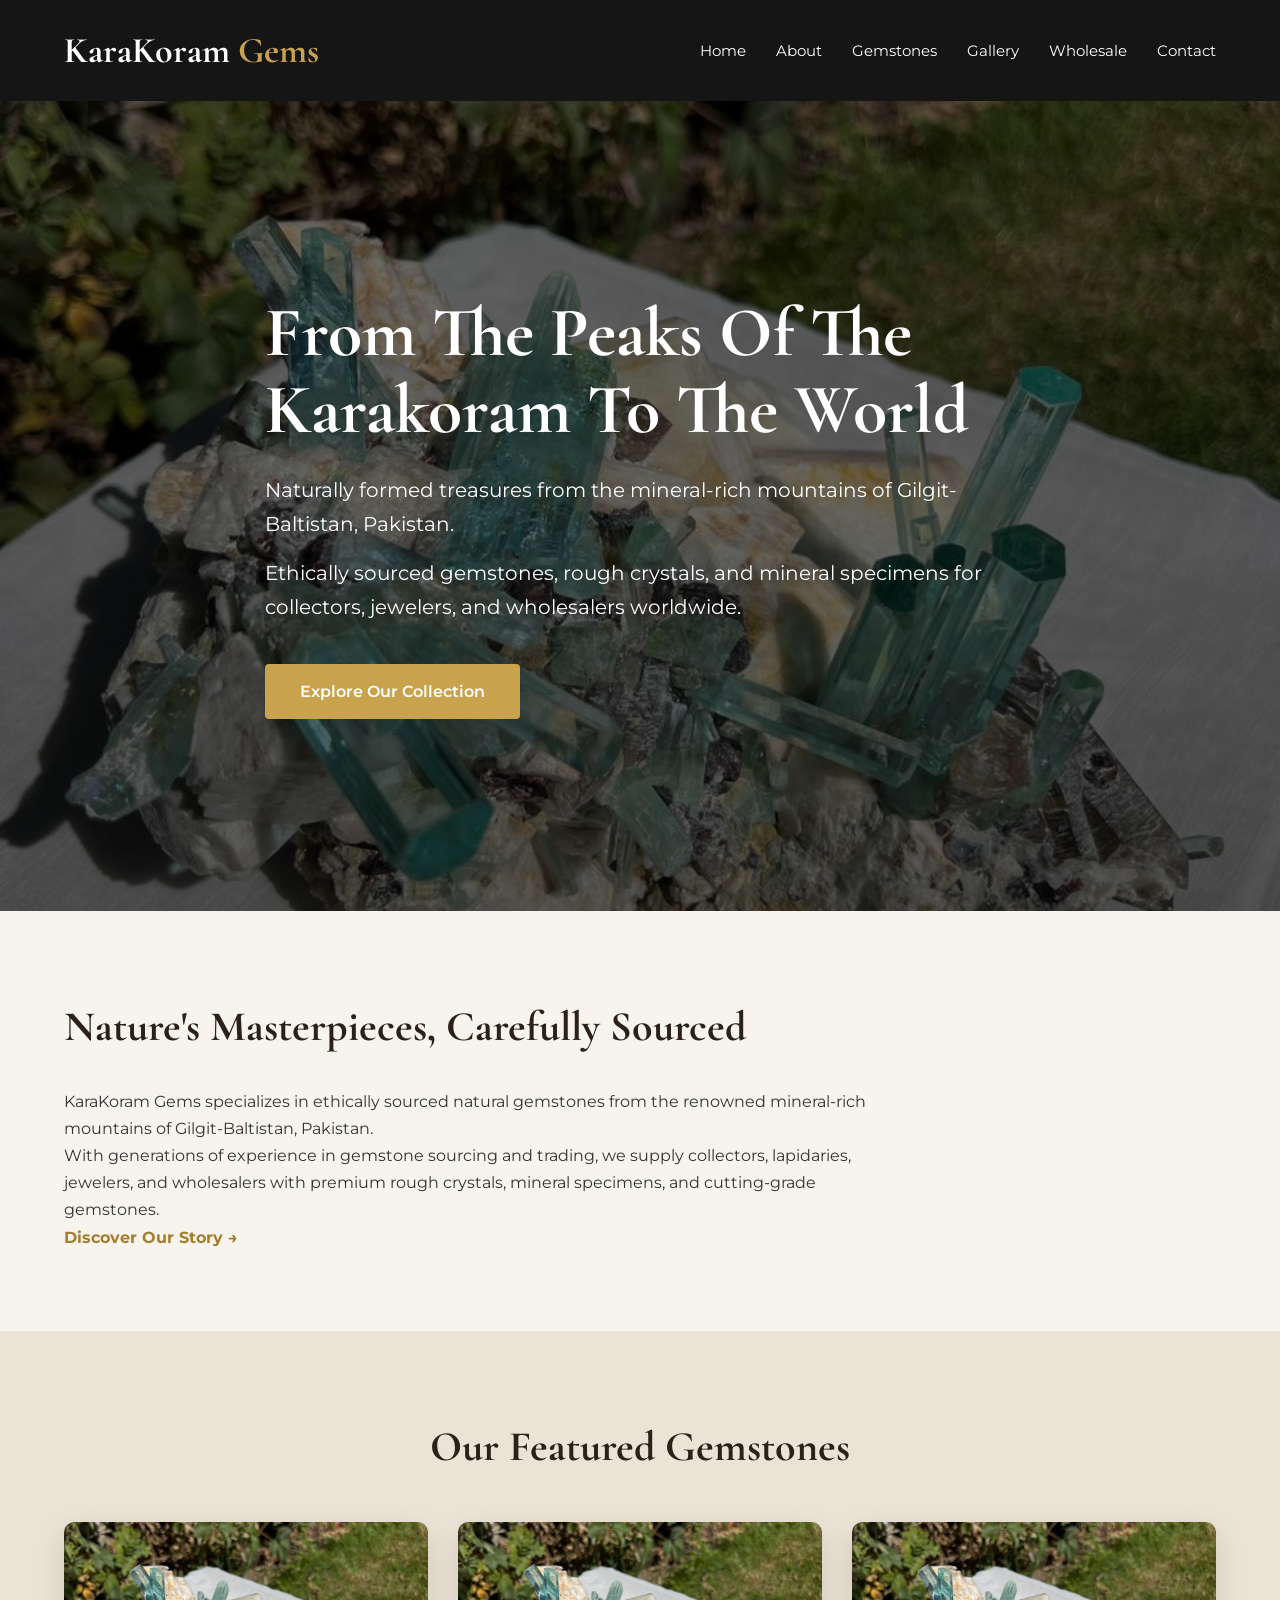
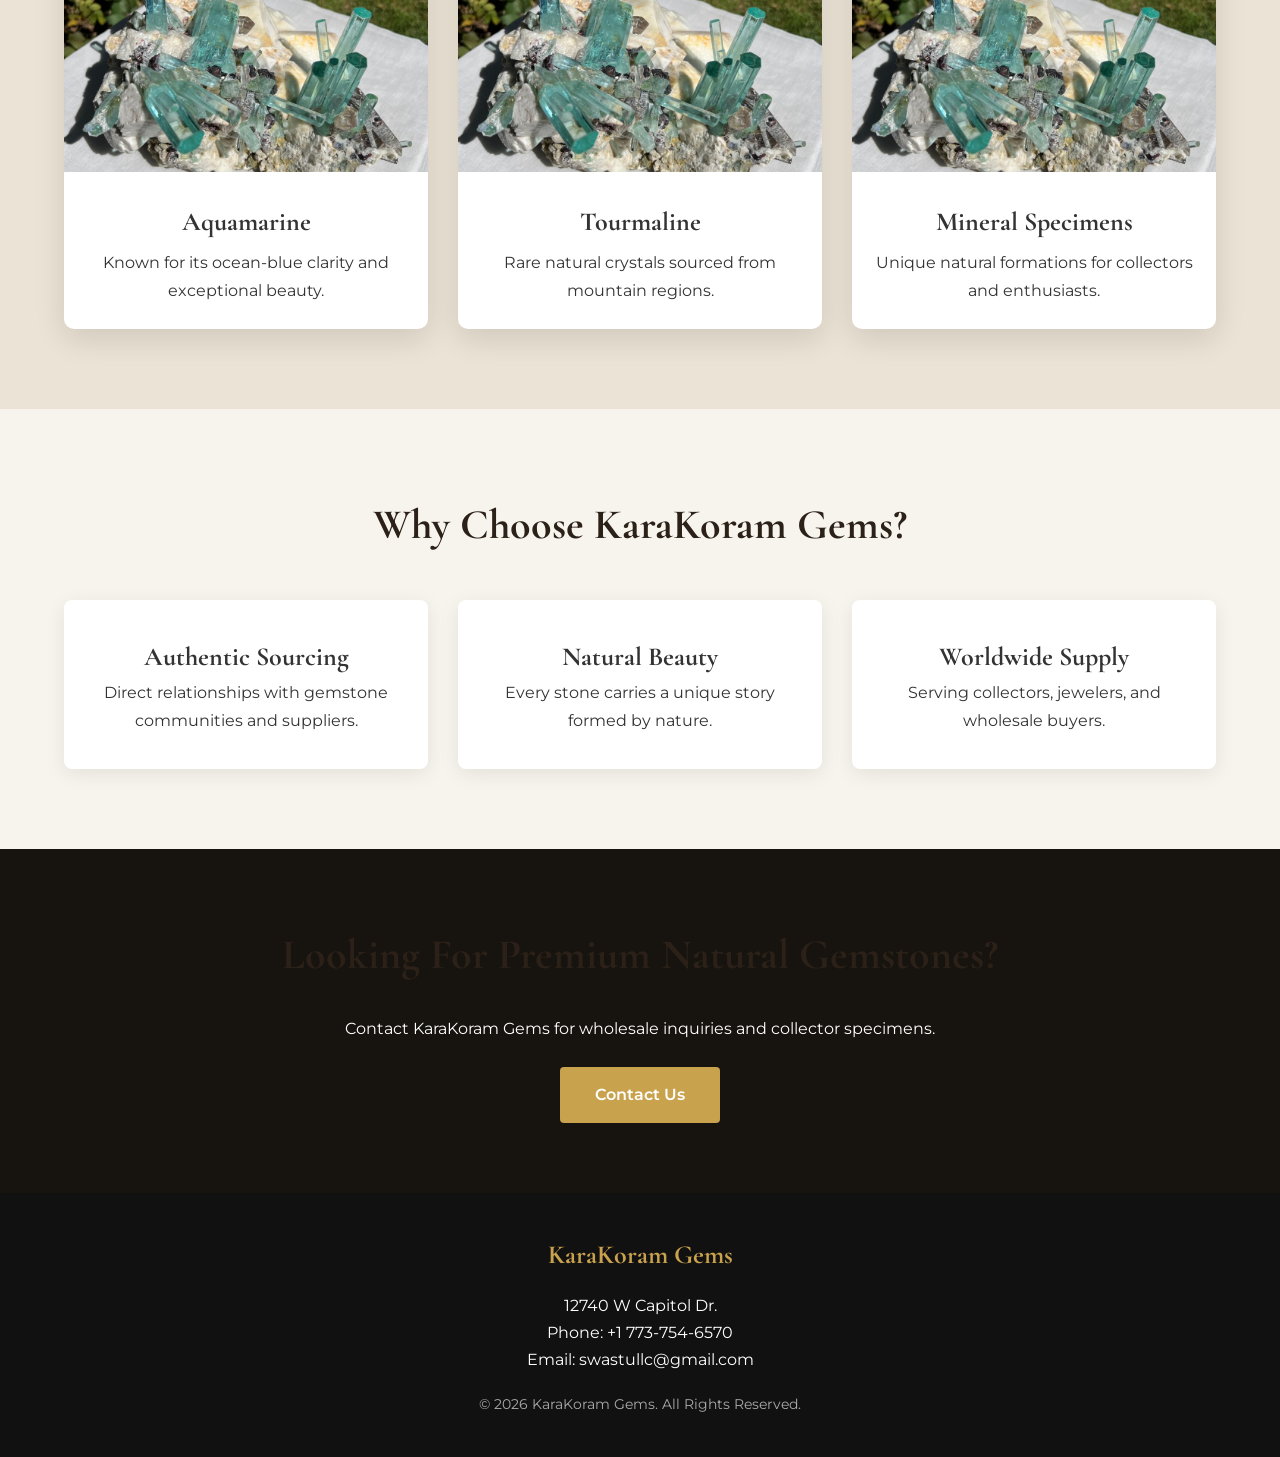
==== index.html @ 0c4fa9d6 "Fix HTML file extension" ====
<!DOCTYPE html>
<html lang="en">

<head>

<meta charset="UTF-8">
<meta name="viewport" content="width=device-width, initial-scale=1.0">

<title>KaraKoram Gems | Natural Gemstones From The Karakoram Mountains</title>

<meta name="description" content="KaraKoram Gems specializes in ethically sourced natural gemstones from Gilgit-Baltistan, Pakistan. Premium rough crystals, mineral specimens, and cutting-grade gemstones for collectors, jewelers, and wholesalers.">

<meta name="keywords" content="Karakoram Gems, Pakistani gemstones, Gilgit Baltistan gemstones, aquamarine, tourmaline, ruby, emerald, mineral specimens">

<link rel="stylesheet" href="css/style.css">

<link rel="preconnect" href="https://fonts.googleapis.com">
<link rel="preconnect" href="https://fonts.gstatic.com" crossorigin>

<link href="https://fonts.googleapis.com/css2?family=Cormorant+Garamond:wght@400;600;700&family=Montserrat:wght@300;400;500;600&display=swap" rel="stylesheet">

</head>


<body>


<!-- HEADER -->

<header>

<div class="container nav-container">

<div class="logo">
<a href="index.html">
KaraKoram <span>Gems</span>
</a>
</div>


<nav>

<ul>

<li><a href="index.html">Home</a></li>

<li><a href="about.html">About</a></li>

<li><a href="gemstones.html">Gemstones</a></li>

<li><a href="gallery.html">Gallery</a></li>

<li><a href="wholesale.html">Wholesale</a></li>

<li><a href="contact.html">Contact</a></li>

</ul>

</nav>


</div>

</header>



<!-- HERO SECTION -->


<section class="hero">


<div class="hero-overlay">


<div class="container hero-content">


<h1>
From The Peaks Of The Karakoram To The World
</h1>


<p>
Naturally formed treasures from the mineral-rich mountains of Gilgit-Baltistan, Pakistan.
</p>


<p>
Ethically sourced gemstones, rough crystals, and mineral specimens for collectors, jewelers, and wholesalers worldwide.
</p>


<a href="gemstones.html" class="btn">
Explore Our Collection
</a>


</div>


</div>


</section>





<!-- INTRO SECTION -->


<section class="intro container">


<div class="intro-text">


<h2>
Nature's Masterpieces, Carefully Sourced
</h2>


<p>

KaraKoram Gems specializes in ethically sourced natural gemstones from the renowned mineral-rich mountains of Gilgit-Baltistan, Pakistan.

</p>


<p>

With generations of experience in gemstone sourcing and trading, we supply collectors, lapidaries, jewelers, and wholesalers with premium rough crystals, mineral specimens, and cutting-grade gemstones.

</p>


<a href="about.html" class="gold-link">
Discover Our Story →
</a>


</div>



</section>






<!-- COLLECTIONS -->


<section class="collections">


<div class="container">


<h2>
Our Featured Gemstones
</h2>


<div class="cards">



<div class="card">

<img src="images/aquamarine.jpg">

<h3>Aquamarine</h3>

<p>
Known for its ocean-blue clarity and exceptional beauty.
</p>

</div>




<div class="card">

<img src="images/tourmaline.jpg">

<h3>Tourmaline</h3>

<p>
Rare natural crystals sourced from mountain regions.
</p>

</div>





<div class="card">

<img src="images/minerals.jpg">

<h3>Mineral Specimens</h3>

<p>
Unique natural formations for collectors and enthusiasts.
</p>

</div>



</div>


</div>


</section>







<!-- WHY US -->


<section class="why container">


<h2>
Why Choose KaraKoram Gems?
</h2>


<div class="features">


<div>
<h3>Authentic Sourcing</h3>
<p>
Direct relationships with gemstone communities and suppliers.
</p>
</div>



<div>
<h3>Natural Beauty</h3>
<p>
Every stone carries a unique story formed by nature.
</p>
</div>



<div>
<h3>Worldwide Supply</h3>
<p>
Serving collectors, jewelers, and wholesale buyers.
</p>
</div>



</div>


</section>






<!-- CONTACT CTA -->


<section class="contact-banner">


<h2>
Looking For Premium Natural Gemstones?
</h2>


<p>
Contact KaraKoram Gems for wholesale inquiries and collector specimens.
</p>


<a href="contact.html" class="btn">
Contact Us
</a>


</section>







<!-- FOOTER -->


<footer>


<div class="container">


<h3>
KaraKoram Gems
</h3>


<p>
12740 W Capitol Dr.
</p>


<p>
Phone: +1 773-754-6570
</p>


<p>
Email: swastullc@gmail.com
</p>


<p class="copyright">
© 2026 KaraKoram Gems. All Rights Reserved.
</p>


</div>


</footer>




<script src="js/script.js"></script>


</body>

</html>
---- css/style.css ----
/* ===========================
   KaraKoram Gems
   Premium Mountain Theme
=========================== */


/* GOOGLE FONT FALLBACK */

* {
    margin: 0;
    padding: 0;
    box-sizing: border-box;
}


body {

    font-family: 'Montserrat', Arial, sans-serif;
    background: #f7f4ee;
    color: #333;
    line-height: 1.7;

}



h1,
h2,
h3 {

    font-family: 'Cormorant Garamond', serif;
    font-weight: 700;

}



h2 {

    font-size: 42px;
    margin-bottom: 25px;
    color: #2b2118;

}



h3 {

    font-size: 26px;

}



p {

    font-size: 16px;

}



a {

    text-decoration: none;
    color: inherit;

}



.container {

    width: 90%;
    max-width: 1200px;
    margin: auto;

}



/* ===========================
HEADER
=========================== */


header {

    background: #151515;
    padding: 20px 0;
    position: sticky;
    top: 0;
    z-index: 1000;

}



.nav-container {

    display: flex;
    justify-content: space-between;
    align-items: center;

}



.logo a {

    color: #ffffff;
    font-size: 36px;
    font-family: 'Cormorant Garamond', serif;
    font-weight: bold;

}



.logo span {

    color: #c9a24d;

}




nav ul {

    display: flex;
    list-style: none;
    gap: 30px;

}



nav a {

    color: white;
    font-size: 15px;
    transition: .3s;

}



nav a:hover {

    color: #c9a24d;

}





/* ===========================
HERO
=========================== */


.hero {


height: 90vh;

background:

linear-gradient(
rgba(0,0,0,.55),
rgba(0,0,0,.65)
),

url("../images/hero-mountains.jpg");


background-size: cover;
background-position:center;

}



.hero-overlay {


height:100%;
display:flex;
align-items:center;


}



.hero-content {


color:white;
max-width:750px;


}



.hero h1 {


font-size:70px;
line-height:1.1;
margin-bottom:25px;


}



.hero p {


font-size:20px;
margin-bottom:15px;


}




.btn {


display:inline-block;
background:#c9a24d;
color:#fff;

padding:14px 35px;

margin-top:25px;

border-radius:4px;

transition:.3s;

font-weight:600;


}



.btn:hover {


background:#a47d2f;

}





/* ===========================
INTRO
=========================== */


.intro {

padding:80px 0;

}



.intro-text {

max-width:850px;

}



.gold-link {

color:#a47d2f;
font-weight:bold;

}





/* ===========================
COLLECTION CARDS
=========================== */


.collections {


background:#ebe3d5;

padding:80px 0;


text-align:center;


}



.cards {


display:grid;

grid-template-columns:repeat(auto-fit,minmax(260px,1fr));

gap:30px;

margin-top:40px;


}



.card {


background:white;

border-radius:10px;

overflow:hidden;

box-shadow:0 10px 30px rgba(0,0,0,.12);

transition:.4s;


}



.card:hover {


transform:translateY(-10px);


}




.card img {


width:100%;

height:250px;

object-fit:cover;


}



.card h3 {


padding:20px 10px 5px;


}



.card p {


padding:0 20px 25px;


}





/* ===========================
WHY US
=========================== */


.why {


padding:80px 0;

text-align:center;


}



.features {


display:grid;

grid-template-columns:repeat(auto-fit,minmax(250px,1fr));

gap:30px;

margin-top:40px;


}



.features div {


background:white;

padding:35px;

border-radius:8px;

box-shadow:0 5px 20px rgba(0,0,0,.08);


}





/* ===========================
PAGE BANNER
=========================== */


.page-banner {


height:350px;

display:flex;

align-items:center;

justify-content:center;


background:

linear-gradient(
rgba(0,0,0,.55),
rgba(0,0,0,.55)
),

url("../images/gemstone-banner.jpg");


background-size:cover;

background-position:center;


color:white;


}



.page-banner h1 {


font-size:65px;


}






/* ===========================
CONTENT
=========================== */


.content-section {


padding:80px 0;

}



.content-section p {


margin-bottom:20px;


}






/* ===========================
GALLERY
=========================== */


.gallery {


padding:80px 0;

text-align:center;


}



.gallery-grid {


display:grid;

grid-template-columns:repeat(auto-fit,minmax(250px,1fr));

gap:25px;

margin-top:40px;


}



.gallery-grid img {


width:100%;

height:280px;

object-fit:cover;

border-radius:8px;


transition:.4s;


}



.gallery-grid img:hover {


transform:scale(1.05);


}







/* ===========================
CONTACT
=========================== */


.contact-section {


padding:80px 0;

display:grid;

grid-template-columns:1fr 1fr;

gap:50px;


}




.contact-form {


display:flex;

flex-direction:column;

gap:15px;


}



.contact-form input,
.contact-form textarea {


padding:15px;

border:1px solid #ccc;

font-size:16px;

border-radius:5px;


}



.contact-form button {


border:none;

cursor:pointer;


}





/* ===========================
CONTACT BANNER
=========================== */


.contact-banner {


background:#17130f;

color:white;

padding:70px 20px;

text-align:center;


}





/* ===========================
FOOTER
=========================== */


footer {


background:#111;

color:white;

text-align:center;

padding:40px 0;


}



footer h3 {


color:#c9a24d;

margin-bottom:15px;


}



.copyright {


margin-top:20px;

font-size:14px;

color:#aaa;


}







/* ===========================
MOBILE RESPONSIVE
=========================== */


@media(max-width:768px){



.nav-container {

flex-direction:column;

}



nav ul {

flex-wrap:wrap;

justify-content:center;

margin-top:20px;

gap:15px;

}



.hero {


height:75vh;


}



.hero h1 {


font-size:45px;


}



.hero p {


font-size:16px;


}



.page-banner h1 {


font-size:45px;


}



.contact-section {


grid-template-columns:1fr;


}



h2 {


font-size:35px;


}



}
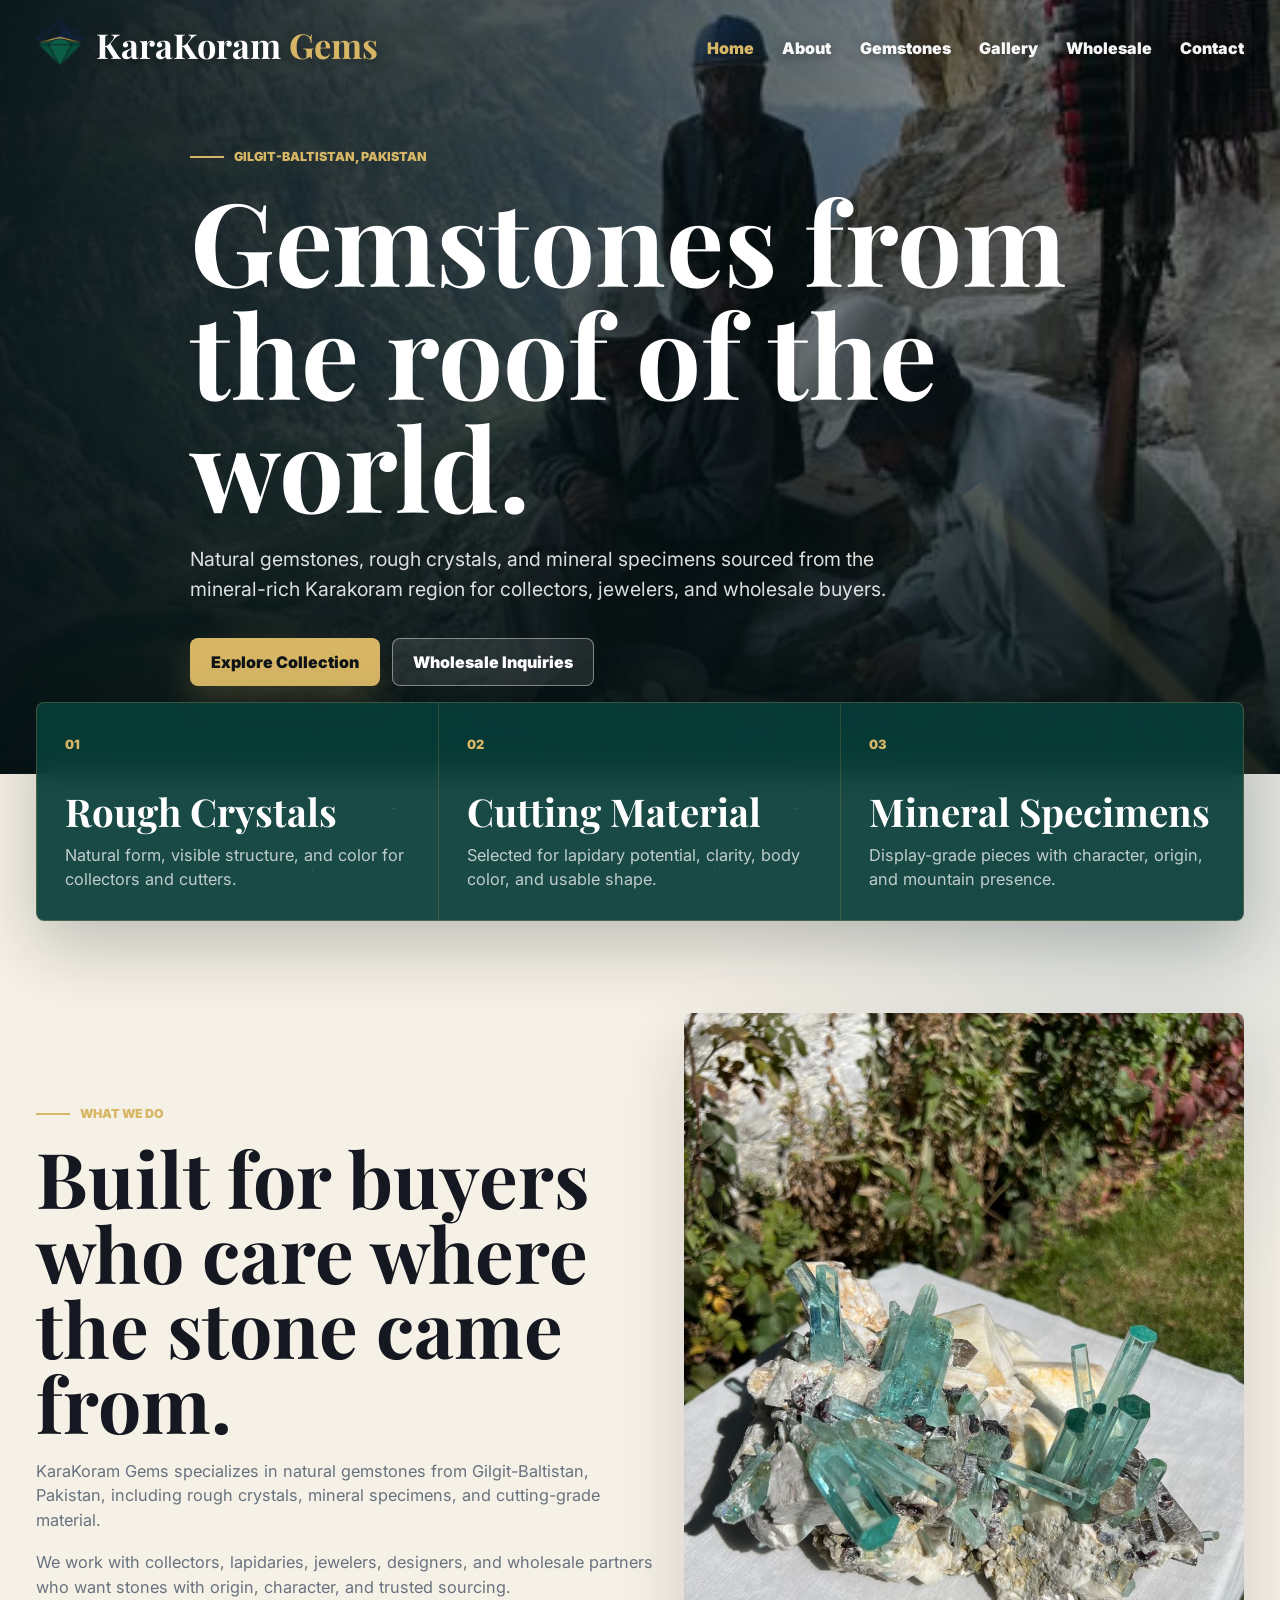
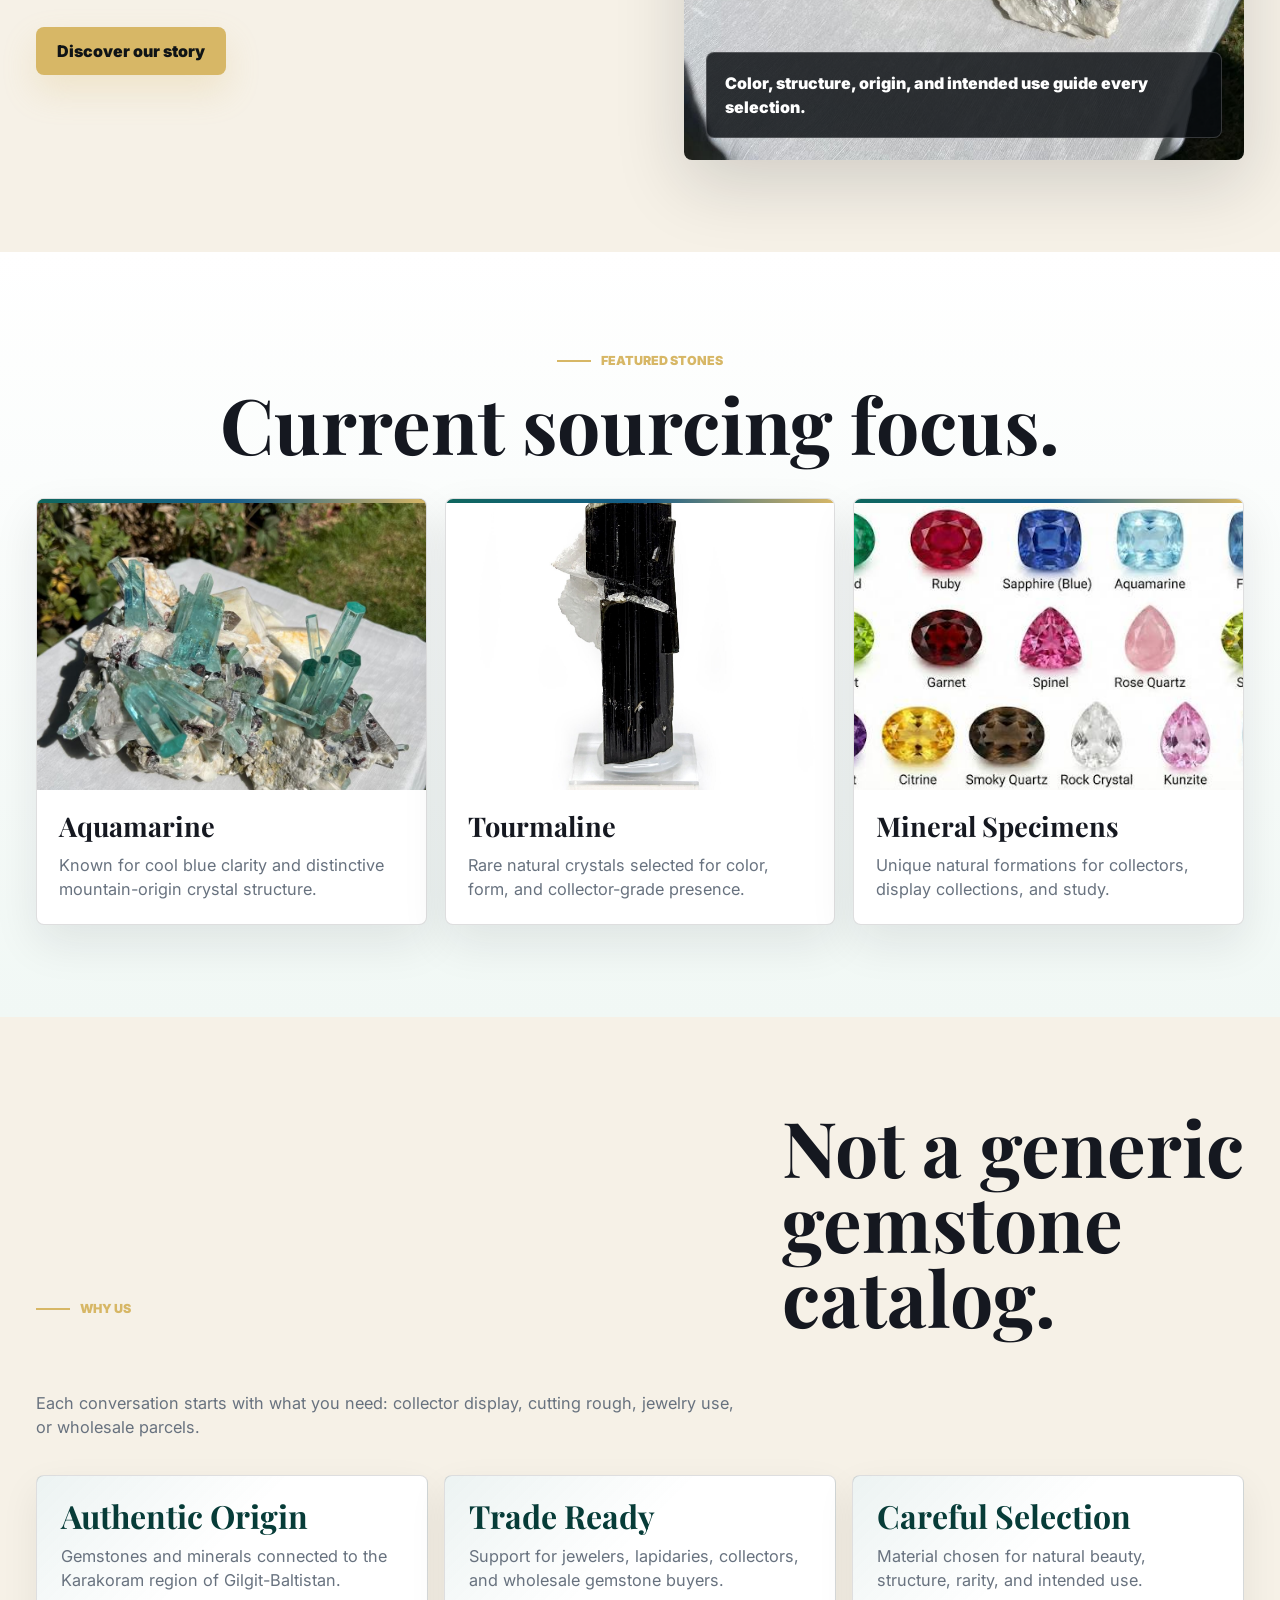
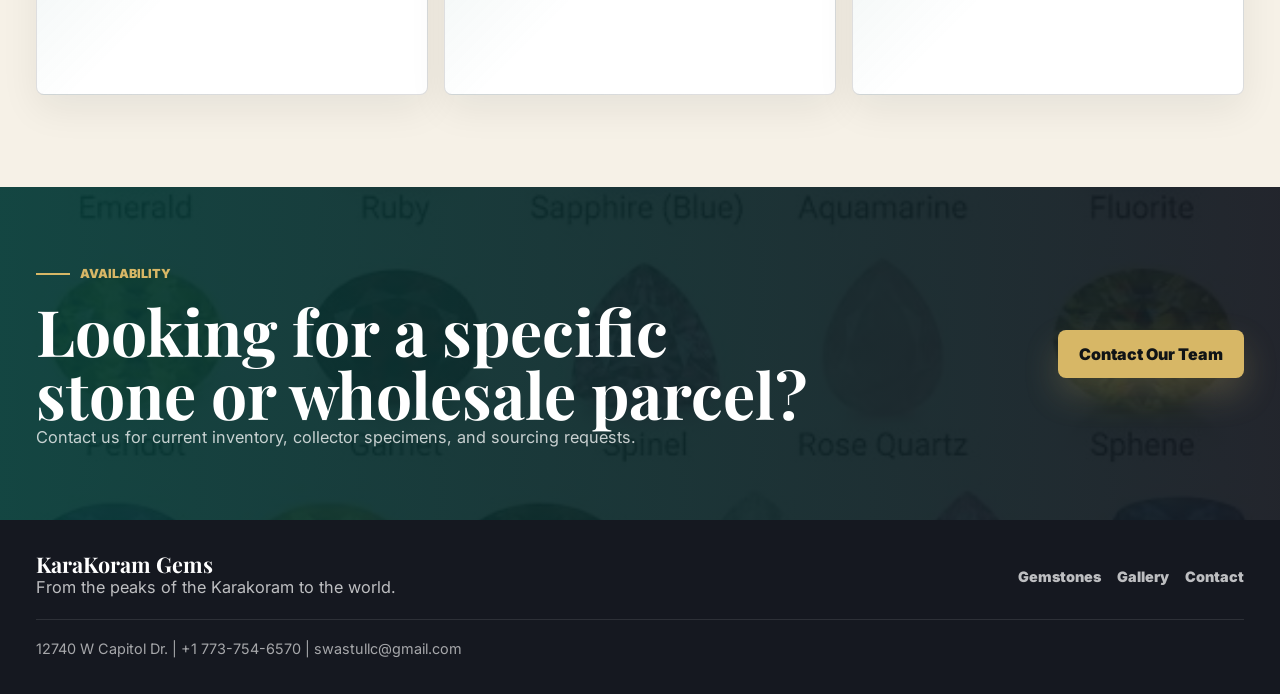
==== commit 3b249781: "v2" ====
--- a/index.html
+++ b/index.html
@@ -2,359 +2,181 @@
 <html lang="en">
 
 <head>
-
 <meta charset="UTF-8">
 <meta name="viewport" content="width=device-width, initial-scale=1.0">
-
 <title>KaraKoram Gems | Natural Gemstones From The Karakoram Mountains</title>
-
 <meta name="description" content="KaraKoram Gems specializes in ethically sourced natural gemstones from Gilgit-Baltistan, Pakistan. Premium rough crystals, mineral specimens, and cutting-grade gemstones for collectors, jewelers, and wholesalers.">
-
 <meta name="keywords" content="Karakoram Gems, Pakistani gemstones, Gilgit Baltistan gemstones, aquamarine, tourmaline, ruby, emerald, mineral specimens">
-
-<link rel="stylesheet" href="css/style.css">
-
 <link rel="preconnect" href="https://fonts.googleapis.com">
 <link rel="preconnect" href="https://fonts.gstatic.com" crossorigin>
-
-<link href="https://fonts.googleapis.com/css2?family=Cormorant+Garamond:wght@400;600;700&family=Montserrat:wght@300;400;500;600&display=swap" rel="stylesheet">
-
+<link href="https://fonts.googleapis.com/css2?family=Inter:wght@400;500;600;700;800;900&family=Playfair+Display:wght@600;700;800&display=swap" rel="stylesheet">
+<link rel="icon" href="favicon.svg" type="image/svg+xml">
+<link rel="stylesheet" href="css/style.css">
 </head>
 
-
 <body>
-
-
-<!-- HEADER -->
-
 <header>
-
-<div class="container nav-container">
-
-<div class="logo">
-<a href="index.html">
-KaraKoram <span>Gems</span>
-</a>
-</div>
-
-
-<nav>
-
-<ul>
-
-<li><a href="index.html">Home</a></li>
-
-<li><a href="about.html">About</a></li>
-
-<li><a href="gemstones.html">Gemstones</a></li>
-
-<li><a href="gallery.html">Gallery</a></li>
-
-<li><a href="wholesale.html">Wholesale</a></li>
-
-<li><a href="contact.html">Contact</a></li>
-
-</ul>
-
-</nav>
-
-
-</div>
-
+    <div class="container nav-container">
+        <div class="logo">
+            <a href="index.html">
+                <img class="brand-mark" src="images/logo/logo.png" alt="">
+                <span>KaraKoram <strong>Gems</strong></span>
+            </a>
+        </div>
+        <button class="nav-toggle" type="button" aria-label="Open navigation" aria-expanded="false">
+            <span></span>
+        </button>
+        <nav aria-label="Primary navigation">
+            <ul>
+                <li><a href="index.html" aria-current="page">Home</a></li>
+                <li><a href="about.html">About</a></li>
+                <li><a href="gemstones.html">Gemstones</a></li>
+                <li><a href="gallery.html">Gallery</a></li>
+                <li><a href="wholesale.html">Wholesale</a></li>
+                <li><a href="contact.html">Contact</a></li>
+            </ul>
+        </nav>
+    </div>
 </header>
 
+<main>
+    <section class="hero">
+        <div class="container hero-content">
+            <span class="eyebrow">Gilgit-Baltistan, Pakistan</span>
+            <h1>Gemstones from the roof of the world.</h1>
+            <p>
+                Natural gemstones, rough crystals, and mineral specimens sourced from the mineral-rich Karakoram region for collectors, jewelers, and wholesale buyers.
+            </p>
+            <div class="hero-actions">
+                <a href="gemstones.html" class="btn">Explore Collection</a>
+                <a href="wholesale.html" class="btn secondary">Wholesale Inquiries</a>
+            </div>
+        </div>
+    </section>
 
+    <section class="gem-index" aria-label="Gemstone sourcing focus">
+        <div class="container gem-index-grid">
+            <article>
+                <span>01</span>
+                <h2>Rough Crystals</h2>
+                <p>Natural form, visible structure, and color for collectors and cutters.</p>
+            </article>
+            <article>
+                <span>02</span>
+                <h2>Cutting Material</h2>
+                <p>Selected for lapidary potential, clarity, body color, and usable shape.</p>
+            </article>
+            <article>
+                <span>03</span>
+                <h2>Mineral Specimens</h2>
+                <p>Display-grade pieces with character, origin, and mountain presence.</p>
+            </article>
+        </div>
+    </section>
 
-<!-- HERO SECTION -->
+    <section class="section">
+        <div class="container intro-grid">
+            <div class="intro-copy">
+                <span class="eyebrow">What We Do</span>
+                <h2>Built for buyers who care where the stone came from.</h2>
+                <p>
+                    KaraKoram Gems specializes in natural gemstones from Gilgit-Baltistan, Pakistan, including rough crystals, mineral specimens, and cutting-grade material.
+                </p>
+                <p>
+                    We work with collectors, lapidaries, jewelers, designers, and wholesale partners who want stones with origin, character, and trusted sourcing.
+                </p>
+                <a href="about.html" class="gold-link">Discover our story</a>
+            </div>
+            <div class="image-stack">
+                <img class="feature-image" src="images/aquamarine.jpg" alt="Blue aquamarine crystal specimen">
+                <div class="image-note">Color, structure, origin, and intended use guide every selection.</div>
+            </div>
+        </div>
+    </section>
 
+    <section class="section collections">
+        <div class="container">
+            <div class="section-header center">
+                <span class="eyebrow">Featured Stones</span>
+                <h2>Current sourcing focus.</h2>
+            </div>
+            <div class="cards">
+                <article class="card">
+                    <img src="images/aquamarine.jpg" alt="Aquamarine gemstone crystal">
+                    <div class="card-body">
+                        <h3>Aquamarine</h3>
+                        <p>Known for cool blue clarity and distinctive mountain-origin crystal structure.</p>
+                    </div>
+                </article>
+                <article class="card">
+                    <img src="images/tourmaline.jpg" alt="Tourmaline crystal specimen">
+                    <div class="card-body">
+                        <h3>Tourmaline</h3>
+                        <p>Rare natural crystals selected for color, form, and collector-grade presence.</p>
+                    </div>
+                </article>
+                <article class="card">
+                    <img src="images/minerals.jpg" alt="Natural mineral specimen collection">
+                    <div class="card-body">
+                        <h3>Mineral Specimens</h3>
+                        <p>Unique natural formations for collectors, display collections, and study.</p>
+                    </div>
+                </article>
+            </div>
+        </div>
+    </section>
 
-<section class="hero">
+    <section class="section">
+        <div class="container">
+            <div class="section-header">
+                <span class="eyebrow">Why Us</span>
+                <h2>Not a generic gemstone catalog.</h2>
+                <p>Each conversation starts with what you need: collector display, cutting rough, jewelry use, or wholesale parcels.</p>
+            </div>
+            <div class="features">
+                <div>
+                    <h3>Authentic Origin</h3>
+                    <p>Gemstones and minerals connected to the Karakoram region of Gilgit-Baltistan.</p>
+                </div>
+                <div>
+                    <h3>Trade Ready</h3>
+                    <p>Support for jewelers, lapidaries, collectors, and wholesale gemstone buyers.</p>
+                </div>
+                <div>
+                    <h3>Careful Selection</h3>
+                    <p>Material chosen for natural beauty, structure, rarity, and intended use.</p>
+                </div>
+            </div>
+        </div>
+    </section>
 
-
-<div class="hero-overlay">
-
-
-<div class="container hero-content">
-
-
-<h1>
-From The Peaks Of The Karakoram To The World
-</h1>
-
-
-<p>
-Naturally formed treasures from the mineral-rich mountains of Gilgit-Baltistan, Pakistan.
-</p>
-
-
-<p>
-Ethically sourced gemstones, rough crystals, and mineral specimens for collectors, jewelers, and wholesalers worldwide.
-</p>
-
-
-<a href="gemstones.html" class="btn">
-Explore Our Collection
-</a>
-
-
-</div>
-
-
-</div>
-
-
-</section>
-
-
-
-
-
-<!-- INTRO SECTION -->
-
-
-<section class="intro container">
-
-
-<div class="intro-text">
-
-
-<h2>
-Nature's Masterpieces, Carefully Sourced
-</h2>
-
-
-<p>
-
-KaraKoram Gems specializes in ethically sourced natural gemstones from the renowned mineral-rich mountains of Gilgit-Baltistan, Pakistan.
-
-</p>
-
-
-<p>
-
-With generations of experience in gemstone sourcing and trading, we supply collectors, lapidaries, jewelers, and wholesalers with premium rough crystals, mineral specimens, and cutting-grade gemstones.
-
-</p>
-
-
-<a href="about.html" class="gold-link">
-Discover Our Story →
-</a>
-
-
-</div>
-
-
-
-</section>
-
-
-
-
-
-
-<!-- COLLECTIONS -->
-
-
-<section class="collections">
-
-
-<div class="container">
-
-
-<h2>
-Our Featured Gemstones
-</h2>
-
-
-<div class="cards">
-
-
-
-<div class="card">
-
-<img src="images/aquamarine.jpg">
-
-<h3>Aquamarine</h3>
-
-<p>
-Known for its ocean-blue clarity and exceptional beauty.
-</p>
-
-</div>
-
-
-
-
-<div class="card">
-
-<img src="images/tourmaline.jpg">
-
-<h3>Tourmaline</h3>
-
-<p>
-Rare natural crystals sourced from mountain regions.
-</p>
-
-</div>
-
-
-
-
-
-<div class="card">
-
-<img src="images/minerals.jpg">
-
-<h3>Mineral Specimens</h3>
-
-<p>
-Unique natural formations for collectors and enthusiasts.
-</p>
-
-</div>
-
-
-
-</div>
-
-
-</div>
-
-
-</section>
-
-
-
-
-
-
-
-<!-- WHY US -->
-
-
-<section class="why container">
-
-
-<h2>
-Why Choose KaraKoram Gems?
-</h2>
-
-
-<div class="features">
-
-
-<div>
-<h3>Authentic Sourcing</h3>
-<p>
-Direct relationships with gemstone communities and suppliers.
-</p>
-</div>
-
-
-
-<div>
-<h3>Natural Beauty</h3>
-<p>
-Every stone carries a unique story formed by nature.
-</p>
-</div>
-
-
-
-<div>
-<h3>Worldwide Supply</h3>
-<p>
-Serving collectors, jewelers, and wholesale buyers.
-</p>
-</div>
-
-
-
-</div>
-
-
-</section>
-
-
-
-
-
-
-<!-- CONTACT CTA -->
-
-
-<section class="contact-banner">
-
-
-<h2>
-Looking For Premium Natural Gemstones?
-</h2>
-
-
-<p>
-Contact KaraKoram Gems for wholesale inquiries and collector specimens.
-</p>
-
-
-<a href="contact.html" class="btn">
-Contact Us
-</a>
-
-
-</section>
-
-
-
-
-
-
-
-<!-- FOOTER -->
-
+    <section class="contact-banner">
+        <div class="container">
+            <div>
+                <span class="eyebrow">Availability</span>
+                <h2>Looking for a specific stone or wholesale parcel?</h2>
+                <p>Contact us for current inventory, collector specimens, and sourcing requests.</p>
+            </div>
+            <a href="contact.html" class="btn">Contact Our Team</a>
+        </div>
+    </section>
+</main>
 
 <footer>
-
-
-<div class="container">
-
-
-<h3>
-KaraKoram Gems
-</h3>
-
-
-<p>
-12740 W Capitol Dr.
-</p>
-
-
-<p>
-Phone: +1 773-754-6570
-</p>
-
-
-<p>
-Email: swastullc@gmail.com
-</p>
-
-
-<p class="copyright">
-© 2026 KaraKoram Gems. All Rights Reserved.
-</p>
-
-
-</div>
-
-
+    <div class="container footer-grid">
+        <div>
+            <h3>KaraKoram Gems</h3>
+            <p>From the peaks of the Karakoram to the world.</p>
+        </div>
+        <div class="footer-links">
+            <a href="gemstones.html">Gemstones</a>
+            <a href="gallery.html">Gallery</a>
+            <a href="contact.html">Contact</a>
+        </div>
+    </div>
+    <div class="container copyright">12740 W Capitol Dr. | +1 773-754-6570 | swastullc@gmail.com</div>
 </footer>
 
-
-
-
 <script src="js/script.js"></script>
-
-
 </body>
-
-</html>+</html>
--- a/css/style.css
+++ b/css/style.css
@@ -1,828 +1,948 @@
-/* ===========================
-   KaraKoram Gems
-   Premium Mountain Theme
-=========================== */
-
-
-/* GOOGLE FONT FALLBACK */
+:root {
+    --ink: #151820;
+    --obsidian: #090d10;
+    --emerald: #0f675e;
+    --deep-emerald: #073c38;
+    --sapphire: #155d8a;
+    --ruby: #a73445;
+    --amber: #d7b766;
+    --cream: #f6f1e7;
+    --mist: #eef7f4;
+    --paper: #ffffff;
+    --muted: #68727f;
+    --line: rgba(21, 24, 32, .14);
+    --shadow: 0 24px 70px rgba(21, 24, 32, .16);
+    --radius: 8px;
+}
 
 * {
+    box-sizing: border-box;
     margin: 0;
     padding: 0;
-    box-sizing: border-box;
-}
-
+}
+
+html {
+    scroll-behavior: smooth;
+}
 
 body {
-
-    font-family: 'Montserrat', Arial, sans-serif;
-    background: #f7f4ee;
-    color: #333;
-    line-height: 1.7;
-
-}
-
-
+    min-width: 320px;
+    overflow-x: hidden;
+    background:
+        radial-gradient(circle at 14% 8%, rgba(15, 103, 94, .11), transparent 26rem),
+        radial-gradient(circle at 90% 22%, rgba(21, 93, 138, .12), transparent 28rem),
+        var(--cream);
+    color: var(--ink);
+    font-family: Inter, Arial, sans-serif;
+    line-height: 1.5;
+}
+
+body.nav-open {
+    overflow: hidden;
+}
+
+img {
+    display: block;
+    max-width: 100%;
+}
+
+a {
+    color: inherit;
+    text-decoration: none;
+}
+
+button,
+input,
+textarea {
+    font: inherit;
+}
 
 h1,
 h2,
 h3 {
-
-    font-family: 'Cormorant Garamond', serif;
+    margin: 0;
+    color: var(--ink);
+    font-family: "Playfair Display", Georgia, serif;
     font-weight: 700;
-
-}
-
-
-
-h2 {
-
-    font-size: 42px;
-    margin-bottom: 25px;
-    color: #2b2118;
-
-}
-
-
-
-h3 {
-
-    font-size: 26px;
-
-}
-
-
+    letter-spacing: 0;
+    line-height: .98;
+    overflow-wrap: break-word;
+}
 
 p {
-
-    font-size: 16px;
-
-}
-
-
-
-a {
-
-    text-decoration: none;
-    color: inherit;
-
-}
-
-
+    color: var(--muted);
+    font-size: 1.02rem;
+}
 
 .container {
-
-    width: 90%;
-    max-width: 1200px;
-    margin: auto;
-
-}
-
-
-
-/* ===========================
-HEADER
-=========================== */
-
+    width: min(1440px, calc(100% - 72px));
+    margin: 0 auto;
+}
 
 header {
-
-    background: #151515;
-    padding: 20px 0;
-    position: sticky;
+    position: fixed;
+    inset: 0 0 auto;
+    z-index: 20;
+    border-bottom: 1px solid transparent;
+    background: transparent;
+    color: var(--paper);
+    transition: background 220ms ease, border-color 220ms ease, box-shadow 220ms ease, backdrop-filter 220ms ease;
+}
+
+header.scrolled,
+header.menu-active {
+    border-bottom-color: rgba(255, 255, 255, .14);
+    background: rgba(9, 13, 16, .84);
+    box-shadow: 0 18px 50px rgba(0, 0, 0, .22);
+    backdrop-filter: blur(14px);
+}
+
+.nav-container {
+    display: flex;
+    align-items: center;
+    justify-content: space-between;
+    min-height: 96px;
+    gap: 48px;
+    padding: 12px 0;
+}
+
+.logo a {
+    display: inline-flex;
+    align-items: center;
+    gap: 12px;
+    color: var(--paper);
+    font-family: "Playfair Display", Georgia, serif;
+    font-size: clamp(1.55rem, 3vw, 2.15rem);
+    font-weight: 700;
+    line-height: 1;
+    text-shadow: 0 2px 16px rgba(0, 0, 0, .36);
+    white-space: nowrap;
+}
+
+.brand-mark {
+    width: 48px;
+    height: 48px;
+    object-fit: contain;
+    filter: drop-shadow(0 10px 22px rgba(0, 0, 0, .38));
+    transform: scale(2.05);
+    transform-origin: center;
+}
+
+.logo strong {
+    color: var(--amber);
+    font: inherit;
+}
+
+nav ul {
+    display: flex;
+    align-items: center;
+    justify-content: flex-end;
+    gap: clamp(18px, 2.2vw, 34px);
+    list-style: none;
+}
+
+nav a {
+    color: rgba(255, 255, 255, .96);
+    font-size: 1rem;
+    font-weight: 900;
+    text-shadow: 0 2px 12px rgba(0, 0, 0, .42);
+    white-space: nowrap;
+    transition: color 180ms ease;
+}
+
+nav a:hover,
+nav a[aria-current="page"] {
+    color: var(--amber);
+}
+
+nav a[aria-current="page"]::after {
+    display: none;
+}
+
+.nav-toggle {
+    display: none;
+    width: 44px;
+    height: 44px;
+    place-items: center;
+    flex: 0 0 auto;
+    border: 1px solid rgba(255, 255, 255, .26);
+    border-radius: var(--radius);
+    background: rgba(255, 255, 255, .11);
+    color: var(--paper);
+    cursor: pointer;
+}
+
+.nav-toggle span,
+.nav-toggle span::before,
+.nav-toggle span::after {
+    display: block;
+    width: 18px;
+    height: 2px;
+    border-radius: 999px;
+    background: currentColor;
+    content: "";
+}
+
+.nav-toggle span {
+    position: relative;
+}
+
+.nav-toggle span::before {
+    position: absolute;
+    top: -6px;
+}
+
+.nav-toggle span::after {
+    position: absolute;
+    top: 6px;
+}
+
+body.nav-open .nav-toggle span {
+    background: transparent;
+}
+
+body.nav-open .nav-toggle span::before {
     top: 0;
-    z-index: 1000;
-
-}
-
-
-
-.nav-container {
-
+    transform: rotate(45deg);
+}
+
+body.nav-open .nav-toggle span::after {
+    top: 0;
+    transform: rotate(-45deg);
+}
+
+.btn,
+.gold-link {
+    display: inline-flex;
+    align-items: center;
+    justify-content: center;
+    min-height: 48px;
+    padding: 0 20px;
+    border: 1px solid transparent;
+    border-radius: var(--radius);
+    background: var(--amber);
+    color: #101416;
+    box-shadow: 0 16px 34px rgba(215, 183, 102, .22);
+    font-weight: 900;
+    line-height: 1;
+    text-align: center;
+    transition: transform 180ms ease, box-shadow 180ms ease, background 180ms ease, border-color 180ms ease;
+}
+
+.btn:hover,
+.gold-link:hover {
+    background: #e5c879;
+    transform: translateY(-1px);
+}
+
+.btn.secondary {
+    border-color: rgba(255, 255, 255, .44);
+    background: rgba(255, 255, 255, .1);
+    color: var(--paper);
+    box-shadow: none;
+}
+
+.btn.secondary:hover {
+    border-color: rgba(255, 255, 255, .72);
+    background: rgba(255, 255, 255, .18);
+}
+
+.eyebrow {
+    display: inline-flex;
+    align-items: center;
+    gap: 10px;
+    margin: 0 0 16px;
+    color: var(--amber);
+    font-size: .78rem;
+    font-weight: 900;
+    letter-spacing: 0;
+    text-transform: uppercase;
+}
+
+.eyebrow::before {
+    width: 34px;
+    height: 2px;
+    background: currentColor;
+    content: "";
+}
+
+.hero {
+    position: relative;
+    min-height: 86vh;
+    display: grid;
+    align-items: end;
+    padding: 132px 0 88px;
+    overflow: hidden;
+    background:
+        linear-gradient(90deg, rgba(5, 18, 20, .93), rgba(5, 18, 20, .66) 48%, rgba(5, 18, 20, .28)),
+        linear-gradient(0deg, rgba(5, 18, 20, .9), rgba(5, 18, 20, .04) 52%),
+        url("../images/hero-moutains.jpg") center / cover;
+    color: var(--paper);
+}
+
+.hero::after {
+    position: absolute;
+    inset: auto 0 0;
+    height: 1px;
+    background: linear-gradient(90deg, transparent, rgba(215, 183, 102, .8), rgba(79, 207, 191, .6), transparent);
+    content: "";
+}
+
+.hero::before {
+    position: absolute;
+    right: -12vw;
+    bottom: -14vw;
+    width: min(46vw, 620px);
+    aspect-ratio: 1;
+    border: 1px solid rgba(215, 183, 102, .24);
+    background:
+        linear-gradient(135deg, rgba(255, 255, 255, .08), transparent 42%),
+        linear-gradient(45deg, transparent 48%, rgba(215, 183, 102, .26) 49%, rgba(215, 183, 102, .26) 51%, transparent 52%);
+    clip-path: polygon(50% 0, 100% 38%, 82% 100%, 18% 100%, 0 38%);
+    content: "";
+    opacity: .42;
+}
+
+.hero-content {
+    position: relative;
+    z-index: 2;
+    max-width: 900px;
+}
+
+.hero h1 {
+    max-width: 980px;
+    color: var(--paper);
+    font-size: clamp(5rem, 9vw, 8.4rem);
+}
+
+.hero p {
+    max-width: 700px;
+    margin-top: 24px;
+    color: rgba(255, 255, 255, .86);
+    font-size: 1.22rem;
+}
+
+.hero-actions {
     display: flex;
+    flex-wrap: wrap;
+    gap: 12px;
+    margin-top: 34px;
+}
+
+.gem-index {
+    position: relative;
+    z-index: 3;
+    margin-top: -72px;
+    padding-bottom: 30px;
+}
+
+.gem-index-grid {
+    display: grid;
+    grid-template-columns: repeat(3, 1fr);
+    border: 1px solid rgba(215, 183, 102, .24);
+    border-radius: var(--radius);
+    background: rgba(7, 60, 56, .92);
+    box-shadow: 0 24px 70px rgba(5, 18, 20, .24);
+    overflow: hidden;
+    backdrop-filter: blur(14px);
+}
+
+.gem-index article {
+    position: relative;
+    min-height: 190px;
+    padding: 28px;
+    border-right: 1px solid rgba(215, 183, 102, .18);
+    overflow: hidden;
+}
+
+.gem-index article::after {
+    position: absolute;
+    right: -36px;
+    bottom: -50px;
+    width: 160px;
+    aspect-ratio: 1;
+    border: 1px solid rgba(215, 183, 102, .18);
+    clip-path: polygon(50% 0, 100% 38%, 82% 100%, 18% 100%, 0 38%);
+    content: "";
+}
+
+.gem-index article:last-child {
+    border-right: 0;
+}
+
+.gem-index span {
+    display: inline-block;
+    color: var(--amber);
+    font-size: .8rem;
+    font-weight: 900;
+}
+
+.gem-index h2 {
+    margin-top: 38px;
+    color: var(--paper);
+    font-size: clamp(1.9rem, 3vw, 2.8rem);
+}
+
+.gem-index p {
+    max-width: 360px;
+    margin-top: 12px;
+    color: rgba(255, 255, 255, .72);
+}
+
+.section,
+.content-section,
+.contact-section {
+    padding: 92px 0;
+}
+
+.gem-index + .section {
+    padding-top: 62px;
+}
+
+.section-header {
+    display: grid;
+    grid-template-columns: minmax(0, .95fr) minmax(280px, .62fr);
+    gap: 38px;
+    align-items: end;
+    margin-bottom: 36px;
+}
+
+.section-header.center {
+    display: block;
+    max-width: 920px;
+    margin-right: auto;
+    margin-left: auto;
+    text-align: center;
+}
+
+.section-header h2,
+.intro-copy h2,
+.story-copy h2,
+.content-panel h2,
+.contact-grid h2 {
+    font-size: clamp(3rem, 6vw, 5.3rem);
+}
+
+.section-header p,
+.intro-copy p,
+.story-copy p,
+.content-section p,
+.contact-grid p {
+    margin-top: 18px;
+}
+
+.intro-grid,
+.story-grid,
+.split-panel,
+.contact-grid {
+    display: grid;
+    grid-template-columns: minmax(0, 1.05fr) minmax(340px, .95fr);
+    gap: 28px;
+    align-items: stretch;
+}
+
+.intro-copy,
+.story-copy,
+.split-panel > div:first-child {
+    align-self: center;
+}
+
+.intro-copy .gold-link,
+.story-copy .gold-link,
+.split-panel .btn {
+    margin-top: 28px;
+}
+
+.image-stack {
+    position: relative;
+    min-height: 520px;
+    border-radius: var(--radius);
+    overflow: hidden;
+    box-shadow: var(--shadow);
+}
+
+.feature-image {
+    width: 100%;
+    height: 100%;
+    min-height: 520px;
+    object-fit: cover;
+}
+
+.image-note {
+    position: absolute;
+    inset: auto 22px 22px;
+    padding: 18px;
+    border: 1px solid rgba(255, 255, 255, .18);
+    border-radius: var(--radius);
+    background: rgba(9, 13, 16, .82);
+    color: var(--paper);
+    font-weight: 900;
+}
+
+.collections {
+    background:
+        linear-gradient(180deg, #ffffff, #f1f8f5);
+}
+
+.cards {
+    display: grid;
+    grid-template-columns: repeat(3, 1fr);
+    gap: 18px;
+}
+
+.card {
+    position: relative;
+    border: 1px solid var(--line);
+    border-radius: var(--radius);
+    background: var(--paper);
+    box-shadow: 0 18px 46px rgba(21, 24, 32, .09);
+    overflow: hidden;
+    transition: transform 220ms ease, box-shadow 220ms ease;
+}
+
+.card::before {
+    position: absolute;
+    inset: 0 0 auto;
+    height: 4px;
+    background: linear-gradient(90deg, var(--emerald), var(--sapphire), var(--amber));
+    content: "";
+    z-index: 1;
+}
+
+.card:hover {
+    box-shadow: 0 26px 66px rgba(21, 24, 32, .15);
+    transform: translateY(-4px);
+}
+
+.card img {
+    width: 100%;
+    aspect-ratio: 4 / 3;
+    object-fit: cover;
+}
+
+.card-body {
+    padding: 22px;
+}
+
+.card-body h3 {
+    color: var(--ink);
+    font-size: 1.7rem;
+    line-height: 1.06;
+}
+
+.card-body p {
+    margin-top: 12px;
+}
+
+.features {
+    display: grid;
+    grid-template-columns: repeat(3, 1fr);
+    gap: 16px;
+}
+
+.features div {
+    min-height: 220px;
+    padding: 24px;
+    border: 1px solid var(--line);
+    border-radius: var(--radius);
+    background:
+        linear-gradient(135deg, rgba(15, 103, 94, .08), transparent 42%),
+        var(--paper);
+    box-shadow: 0 14px 38px rgba(21, 24, 32, .07);
+}
+
+.features h3 {
+    color: var(--deep-emerald);
+    font-size: 2rem;
+}
+
+.features p {
+    margin-top: 12px;
+}
+
+.page-banner {
+    min-height: 520px;
+    display: grid;
+    align-items: end;
+    padding: 140px 0 72px;
+    background:
+        linear-gradient(90deg, rgba(5, 18, 20, .92), rgba(5, 18, 20, .58) 52%, rgba(5, 18, 20, .22)),
+        linear-gradient(0deg, rgba(5, 18, 20, .82), rgba(5, 18, 20, 0) 54%),
+        url("../images/gemstone-banner.jpg") center / cover;
+    color: var(--paper);
+}
+
+.page-banner .container {
+    padding: 0;
+}
+
+.page-banner h1 {
+    max-width: 1040px;
+    color: var(--paper);
+    font-size: clamp(4rem, 7.5vw, 7.2rem);
+}
+
+.page-banner p {
+    max-width: 760px;
+    margin-top: 22px;
+    color: rgba(255, 255, 255, .84);
+    font-size: 1.18rem;
+}
+
+.content-panel {
+    max-width: 960px;
+}
+
+.service-list {
+    display: grid;
+    gap: 14px;
+}
+
+.service-list p {
+    margin: 0;
+    padding: 20px;
+    border: 1px solid var(--line);
+    border-left: 6px solid var(--amber);
+    border-radius: var(--radius);
+    background: var(--paper);
+    box-shadow: 0 14px 38px rgba(21, 24, 32, .07);
+}
+
+.gallery-band {
+    background: var(--paper);
+}
+
+.gallery {
+    text-align: left;
+}
+
+.gallery-grid {
+    display: grid;
+    grid-template-columns: 1.2fr .8fr .8fr;
+    grid-auto-rows: 270px;
+    gap: 16px;
+    margin-top: 36px;
+}
+
+.gallery-grid img {
+    width: 100%;
+    height: 100%;
+    border-radius: var(--radius);
+    object-fit: cover;
+    box-shadow: 0 18px 46px rgba(21, 24, 32, .1);
+    transition: transform 260ms ease;
+}
+
+.gallery-grid img:first-child {
+    grid-row: span 2;
+}
+
+.gallery-grid img:hover {
+    transform: scale(1.025);
+}
+
+.contact-banner {
+    background:
+        linear-gradient(90deg, rgba(7, 60, 56, .95), rgba(21, 24, 32, .94)),
+        url("../images/minerals.jpg") center / cover;
+    color: var(--paper);
+}
+
+.contact-banner .container {
+    display: flex;
+    align-items: center;
     justify-content: space-between;
-    align-items: center;
-
-}
-
-
-
-.logo a {
-
-    color: #ffffff;
-    font-size: 36px;
-    font-family: 'Cormorant Garamond', serif;
-    font-weight: bold;
-
-}
-
-
-
-.logo span {
-
-    color: #c9a24d;
-
-}
-
-
-
-
-nav ul {
-
-    display: flex;
-    list-style: none;
-    gap: 30px;
-
-}
-
-
-
-nav a {
-
-    color: white;
-    font-size: 15px;
-    transition: .3s;
-
-}
-
-
-
-nav a:hover {
-
-    color: #c9a24d;
-
-}
-
-
-
-
-
-/* ===========================
-HERO
-=========================== */
-
-
-.hero {
-
-
-height: 90vh;
-
-background:
-
-linear-gradient(
-rgba(0,0,0,.55),
-rgba(0,0,0,.65)
-),
-
-url("../images/hero-mountains.jpg");
-
-
-background-size: cover;
-background-position:center;
-
-}
-
-
-
-.hero-overlay {
-
-
-height:100%;
-display:flex;
-align-items:center;
-
-
-}
-
-
-
-.hero-content {
-
-
-color:white;
-max-width:750px;
-
-
-}
-
-
-
-.hero h1 {
-
-
-font-size:70px;
-line-height:1.1;
-margin-bottom:25px;
-
-
-}
-
-
-
-.hero p {
-
-
-font-size:20px;
-margin-bottom:15px;
-
-
-}
-
-
-
-
-.btn {
-
-
-display:inline-block;
-background:#c9a24d;
-color:#fff;
-
-padding:14px 35px;
-
-margin-top:25px;
-
-border-radius:4px;
-
-transition:.3s;
-
-font-weight:600;
-
-
-}
-
-
-
-.btn:hover {
-
-
-background:#a47d2f;
-
-}
-
-
-
-
-
-/* ===========================
-INTRO
-=========================== */
-
-
-.intro {
-
-padding:80px 0;
-
-}
-
-
-
-.intro-text {
-
-max-width:850px;
-
-}
-
-
-
-.gold-link {
-
-color:#a47d2f;
-font-weight:bold;
-
-}
-
-
-
-
-
-/* ===========================
-COLLECTION CARDS
-=========================== */
-
-
-.collections {
-
-
-background:#ebe3d5;
-
-padding:80px 0;
-
-
-text-align:center;
-
-
-}
-
-
-
-.cards {
-
-
-display:grid;
-
-grid-template-columns:repeat(auto-fit,minmax(260px,1fr));
-
-gap:30px;
-
-margin-top:40px;
-
-
-}
-
-
-
-.card {
-
-
-background:white;
-
-border-radius:10px;
-
-overflow:hidden;
-
-box-shadow:0 10px 30px rgba(0,0,0,.12);
-
-transition:.4s;
-
-
-}
-
-
-
-.card:hover {
-
-
-transform:translateY(-10px);
-
-
-}
-
-
-
-
-.card img {
-
-
-width:100%;
-
-height:250px;
-
-object-fit:cover;
-
-
-}
-
-
-
-.card h3 {
-
-
-padding:20px 10px 5px;
-
-
-}
-
-
-
-.card p {
-
-
-padding:0 20px 25px;
-
-
-}
-
-
-
-
-
-/* ===========================
-WHY US
-=========================== */
-
-
-.why {
-
-
-padding:80px 0;
-
-text-align:center;
-
-
-}
-
-
-
-.features {
-
-
-display:grid;
-
-grid-template-columns:repeat(auto-fit,minmax(250px,1fr));
-
-gap:30px;
-
-margin-top:40px;
-
-
-}
-
-
-
-.features div {
-
-
-background:white;
-
-padding:35px;
-
-border-radius:8px;
-
-box-shadow:0 5px 20px rgba(0,0,0,.08);
-
-
-}
-
-
-
-
-
-/* ===========================
-PAGE BANNER
-=========================== */
-
-
-.page-banner {
-
-
-height:350px;
-
-display:flex;
-
-align-items:center;
-
-justify-content:center;
-
-
-background:
-
-linear-gradient(
-rgba(0,0,0,.55),
-rgba(0,0,0,.55)
-),
-
-url("../images/gemstone-banner.jpg");
-
-
-background-size:cover;
-
-background-position:center;
-
-
-color:white;
-
-
-}
-
-
-
-.page-banner h1 {
-
-
-font-size:65px;
-
-
-}
-
-
-
-
-
-
-/* ===========================
-CONTENT
-=========================== */
-
-
-.content-section {
-
-
-padding:80px 0;
-
-}
-
-
-
-.content-section p {
-
-
-margin-bottom:20px;
-
-
-}
-
-
-
-
-
-
-/* ===========================
-GALLERY
-=========================== */
-
-
-.gallery {
-
-
-padding:80px 0;
-
-text-align:center;
-
-
-}
-
-
-
-.gallery-grid {
-
-
-display:grid;
-
-grid-template-columns:repeat(auto-fit,minmax(250px,1fr));
-
-gap:25px;
-
-margin-top:40px;
-
-
-}
-
-
-
-.gallery-grid img {
-
-
-width:100%;
-
-height:280px;
-
-object-fit:cover;
-
-border-radius:8px;
-
-
-transition:.4s;
-
-
-}
-
-
-
-.gallery-grid img:hover {
-
-
-transform:scale(1.05);
-
-
-}
-
-
-
-
-
-
-
-/* ===========================
-CONTACT
-=========================== */
-
-
-.contact-section {
-
-
-padding:80px 0;
-
-display:grid;
-
-grid-template-columns:1fr 1fr;
-
-gap:50px;
-
-
-}
-
-
-
+    gap: 28px;
+    padding: 70px 0;
+}
+
+.contact-banner h2 {
+    max-width: 780px;
+    color: var(--paper);
+    font-size: clamp(2.7rem, 5vw, 4.5rem);
+}
+
+.contact-banner p {
+    max-width: 680px;
+    color: rgba(255, 255, 255, .76);
+}
+
+.contact-grid {
+    grid-template-columns: .85fr 1.15fr;
+    align-items: start;
+}
+
+.contact-methods {
+    display: grid;
+    gap: 14px;
+    margin-top: 28px;
+}
+
+.contact-methods a,
+.contact-methods p {
+    display: block;
+    margin: 0;
+    padding: 20px;
+    border: 1px solid var(--line);
+    border-radius: var(--radius);
+    background: var(--paper);
+    color: var(--ink);
+    box-shadow: 0 14px 38px rgba(21, 24, 32, .07);
+    font-weight: 900;
+}
+
+.contact-methods span {
+    display: block;
+    margin-bottom: 6px;
+    color: var(--emerald);
+    font-size: .78rem;
+    font-weight: 900;
+    text-transform: uppercase;
+}
 
 .contact-form {
-
-
-display:flex;
-
-flex-direction:column;
-
-gap:15px;
-
-
-}
-
-
+    display: grid;
+    gap: 14px;
+    padding: 28px;
+    border: 1px solid var(--line);
+    border-radius: var(--radius);
+    background: var(--paper);
+    box-shadow: var(--shadow);
+}
+
+.hidden-field {
+    display: none;
+}
+
+.field label {
+    display: block;
+    margin-bottom: 8px;
+    color: var(--ink);
+    font-size: .84rem;
+    font-weight: 900;
+}
 
 .contact-form input,
 .contact-form textarea {
-
-
-padding:15px;
-
-border:1px solid #ccc;
-
-font-size:16px;
-
-border-radius:5px;
-
-
-}
-
-
+    width: 100%;
+    border: 1px solid rgba(21, 24, 32, .18);
+    border-radius: var(--radius);
+    padding: 14px 15px;
+    background: #fff;
+    color: var(--ink);
+}
+
+.contact-form input:focus,
+.contact-form textarea:focus {
+    border-color: var(--emerald);
+    outline: 3px solid rgba(15, 103, 94, .14);
+}
 
 .contact-form button {
-
-
-border:none;
-
-cursor:pointer;
-
-
-}
-
-
-
-
-
-/* ===========================
-CONTACT BANNER
-=========================== */
-
-
-.contact-banner {
-
-
-background:#17130f;
-
-color:white;
-
-padding:70px 20px;
-
-text-align:center;
-
-
-}
-
-
-
-
-
-/* ===========================
-FOOTER
-=========================== */
-
+    width: fit-content;
+    border: 0;
+    cursor: pointer;
+}
 
 footer {
-
-
-background:#111;
-
-color:white;
-
-text-align:center;
-
-padding:40px 0;
-
-
-}
-
-
+    padding: 34px 0;
+    background: var(--ink);
+    color: rgba(255, 255, 255, .62);
+    font-size: .9rem;
+}
+
+.footer-grid {
+    display: grid;
+    grid-template-columns: minmax(240px, 1fr) auto;
+    align-items: center;
+    gap: 20px;
+}
 
 footer h3 {
-
-
-color:#c9a24d;
-
-margin-bottom:15px;
-
-
-}
-
-
+    color: var(--paper);
+    font-size: 1.35rem;
+}
+
+footer p,
+footer a {
+    color: rgba(255, 255, 255, .72);
+}
+
+.footer-links {
+    display: flex;
+    flex-wrap: wrap;
+    gap: 16px;
+    color: rgba(255, 255, 255, .78);
+    font-weight: 900;
+}
 
 .copyright {
-
-
-margin-top:20px;
-
-font-size:14px;
-
-color:#aaa;
-
-
-}
-
-
-
-
-
-
-
-/* ===========================
-MOBILE RESPONSIVE
-=========================== */
-
-
-@media(max-width:768px){
-
-
-
-.nav-container {
-
-flex-direction:column;
-
-}
-
-
-
-nav ul {
-
-flex-wrap:wrap;
-
-justify-content:center;
-
-margin-top:20px;
-
-gap:15px;
-
-}
-
-
-
-.hero {
-
-
-height:75vh;
-
-
-}
-
-
-
-.hero h1 {
-
-
-font-size:45px;
-
-
-}
-
-
-
-.hero p {
-
-
-font-size:16px;
-
-
-}
-
-
-
-.page-banner h1 {
-
-
-font-size:45px;
-
-
-}
-
-
-
-.contact-section {
-
-
-grid-template-columns:1fr;
-
-
-}
-
-
-
-h2 {
-
-
-font-size:35px;
-
-
-}
-
-
-
-}+    margin-top: 20px;
+    padding-top: 18px;
+    border-top: 1px solid rgba(255, 255, 255, .1);
+}
+
+@media (max-width: 980px) {
+    .nav-toggle {
+        display: grid;
+    }
+
+    nav {
+        position: fixed;
+        inset: 96px 0 auto;
+        display: none;
+        border-bottom: 1px solid rgba(255, 255, 255, .16);
+        background: rgba(9, 13, 16, .97);
+    }
+
+    body.nav-open nav {
+        display: block;
+    }
+
+    nav ul {
+        width: min(1440px, calc(100% - 40px));
+        display: grid;
+        gap: 0;
+        margin: 0 auto;
+        padding: 18px 0 24px;
+    }
+
+    nav a {
+        display: block;
+        padding: 12px 0;
+    }
+
+    .section-header,
+    .intro-grid,
+    .story-grid,
+    .split-panel,
+    .contact-grid {
+        grid-template-columns: 1fr;
+    }
+
+    .hero h1 {
+        font-size: 6rem;
+    }
+
+    .cards,
+    .features,
+    .gallery-grid {
+        grid-template-columns: repeat(2, 1fr);
+    }
+
+    .gallery-grid img:first-child {
+        grid-row: span 1;
+    }
+
+    .contact-banner .container {
+        align-items: flex-start;
+        flex-direction: column;
+    }
+}
+
+@media (max-width: 680px) {
+    .container {
+        width: min(100% - 28px, 1440px);
+    }
+
+    .nav-container {
+        min-height: 86px;
+        gap: 16px;
+    }
+
+    nav {
+        inset: 86px 0 auto;
+    }
+
+    .logo a {
+        font-size: 2rem;
+    }
+
+    .hero {
+        min-height: 74vh;
+        padding: 112px 0 58px;
+        background-position: 62% center;
+    }
+
+    .hero h1 {
+        font-size: 3.65rem;
+    }
+
+    .hero p {
+        font-size: 1.05rem;
+    }
+
+    .hero-actions {
+        flex-direction: column;
+    }
+
+    .hero-actions .btn,
+    .contact-banner .btn {
+        width: 100%;
+    }
+
+    .gem-index-grid,
+    .cards,
+    .features,
+    .gallery-grid {
+        grid-template-columns: 1fr;
+    }
+
+    .gem-index {
+        margin-top: -28px;
+    }
+
+    .gem-index article {
+        min-height: 170px;
+        border-right: 0;
+        border-bottom: 1px solid rgba(215, 183, 102, .18);
+    }
+
+    .gem-index article:last-child {
+        border-bottom: 0;
+    }
+
+    .section,
+    .content-section,
+    .contact-section {
+        padding: 64px 0;
+    }
+
+    .section-header h2,
+    .intro-copy h2,
+    .story-copy h2,
+    .content-panel h2,
+    .contact-grid h2 {
+        font-size: 2.65rem;
+    }
+
+    .page-banner {
+        min-height: 430px;
+        padding: 112px 0 48px;
+    }
+
+    .page-banner h1 {
+        font-size: 3.2rem;
+    }
+
+    .image-stack,
+    .feature-image {
+        min-height: 360px;
+    }
+
+    .gallery-grid {
+        grid-auto-rows: 250px;
+    }
+
+    .contact-form {
+        padding: 22px;
+    }
+
+    .contact-form button {
+        width: 100%;
+    }
+
+    .footer-grid {
+        grid-template-columns: 1fr;
+    }
+}
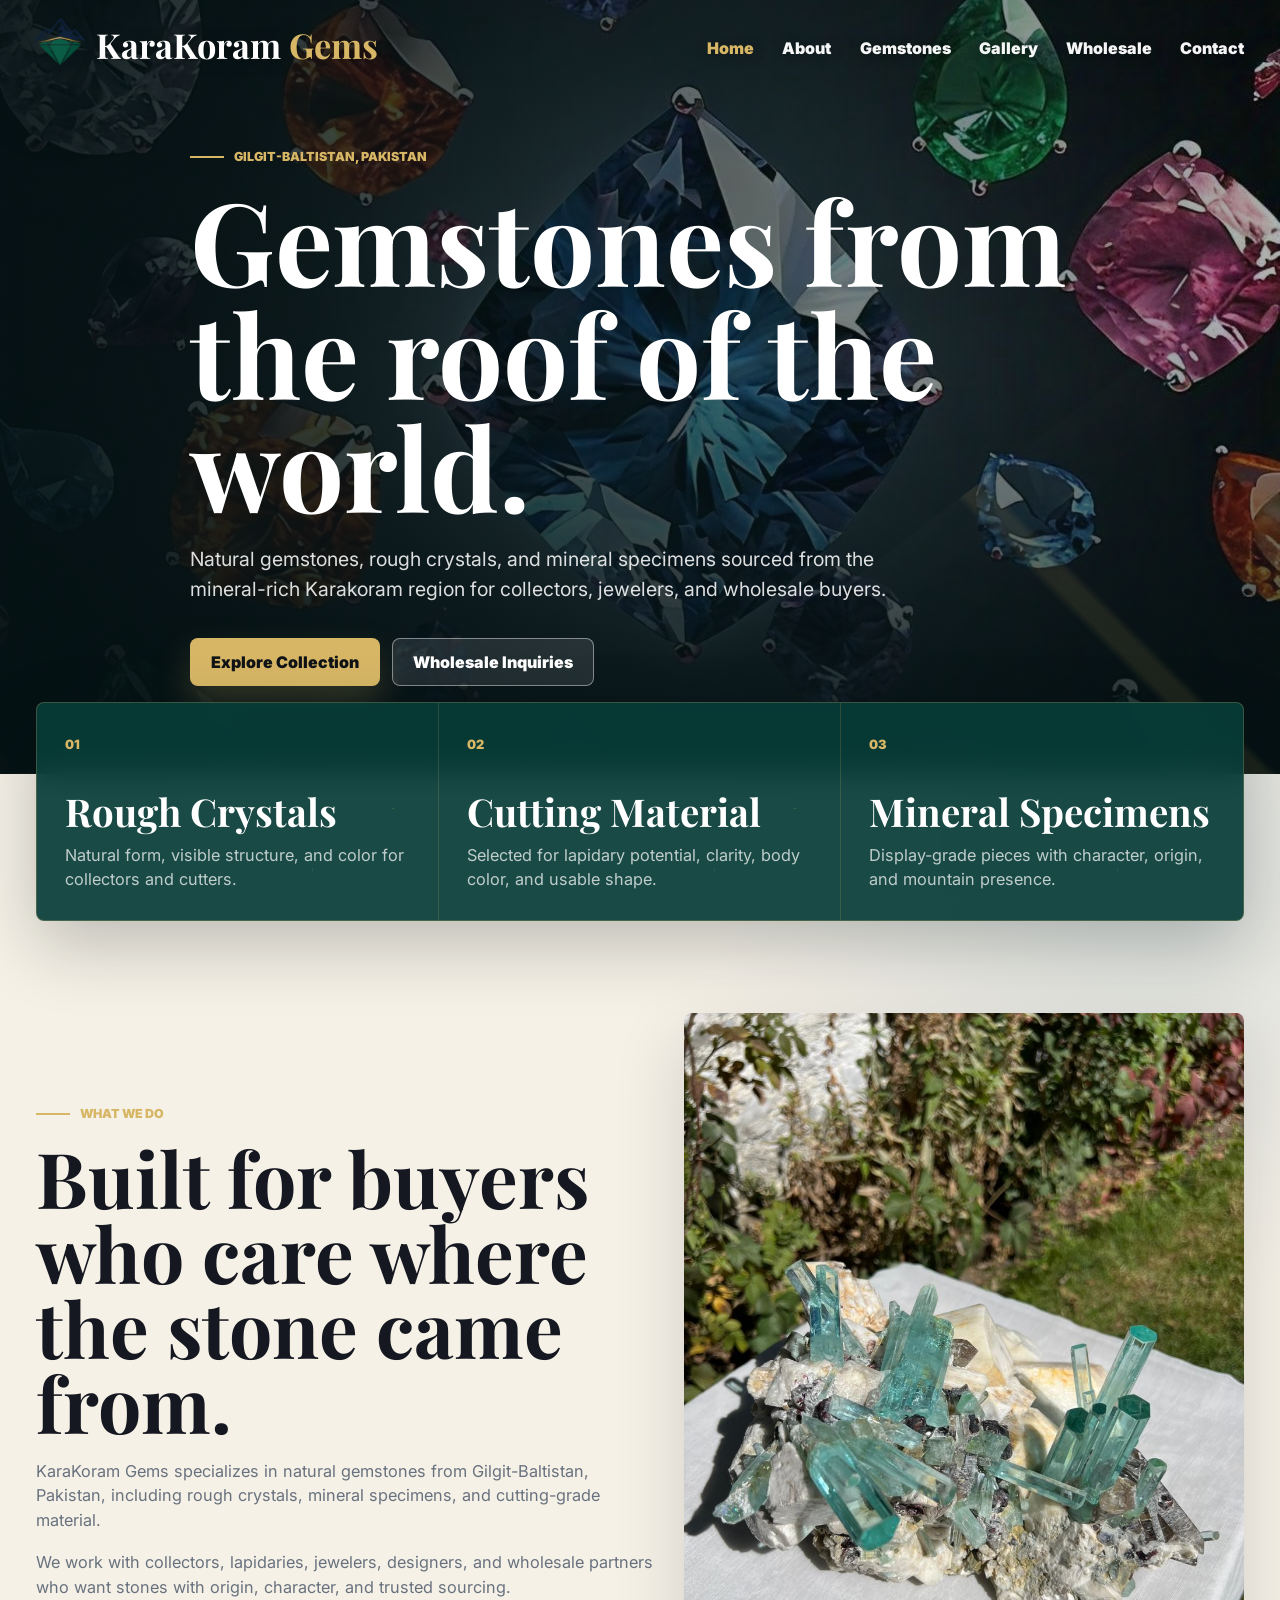
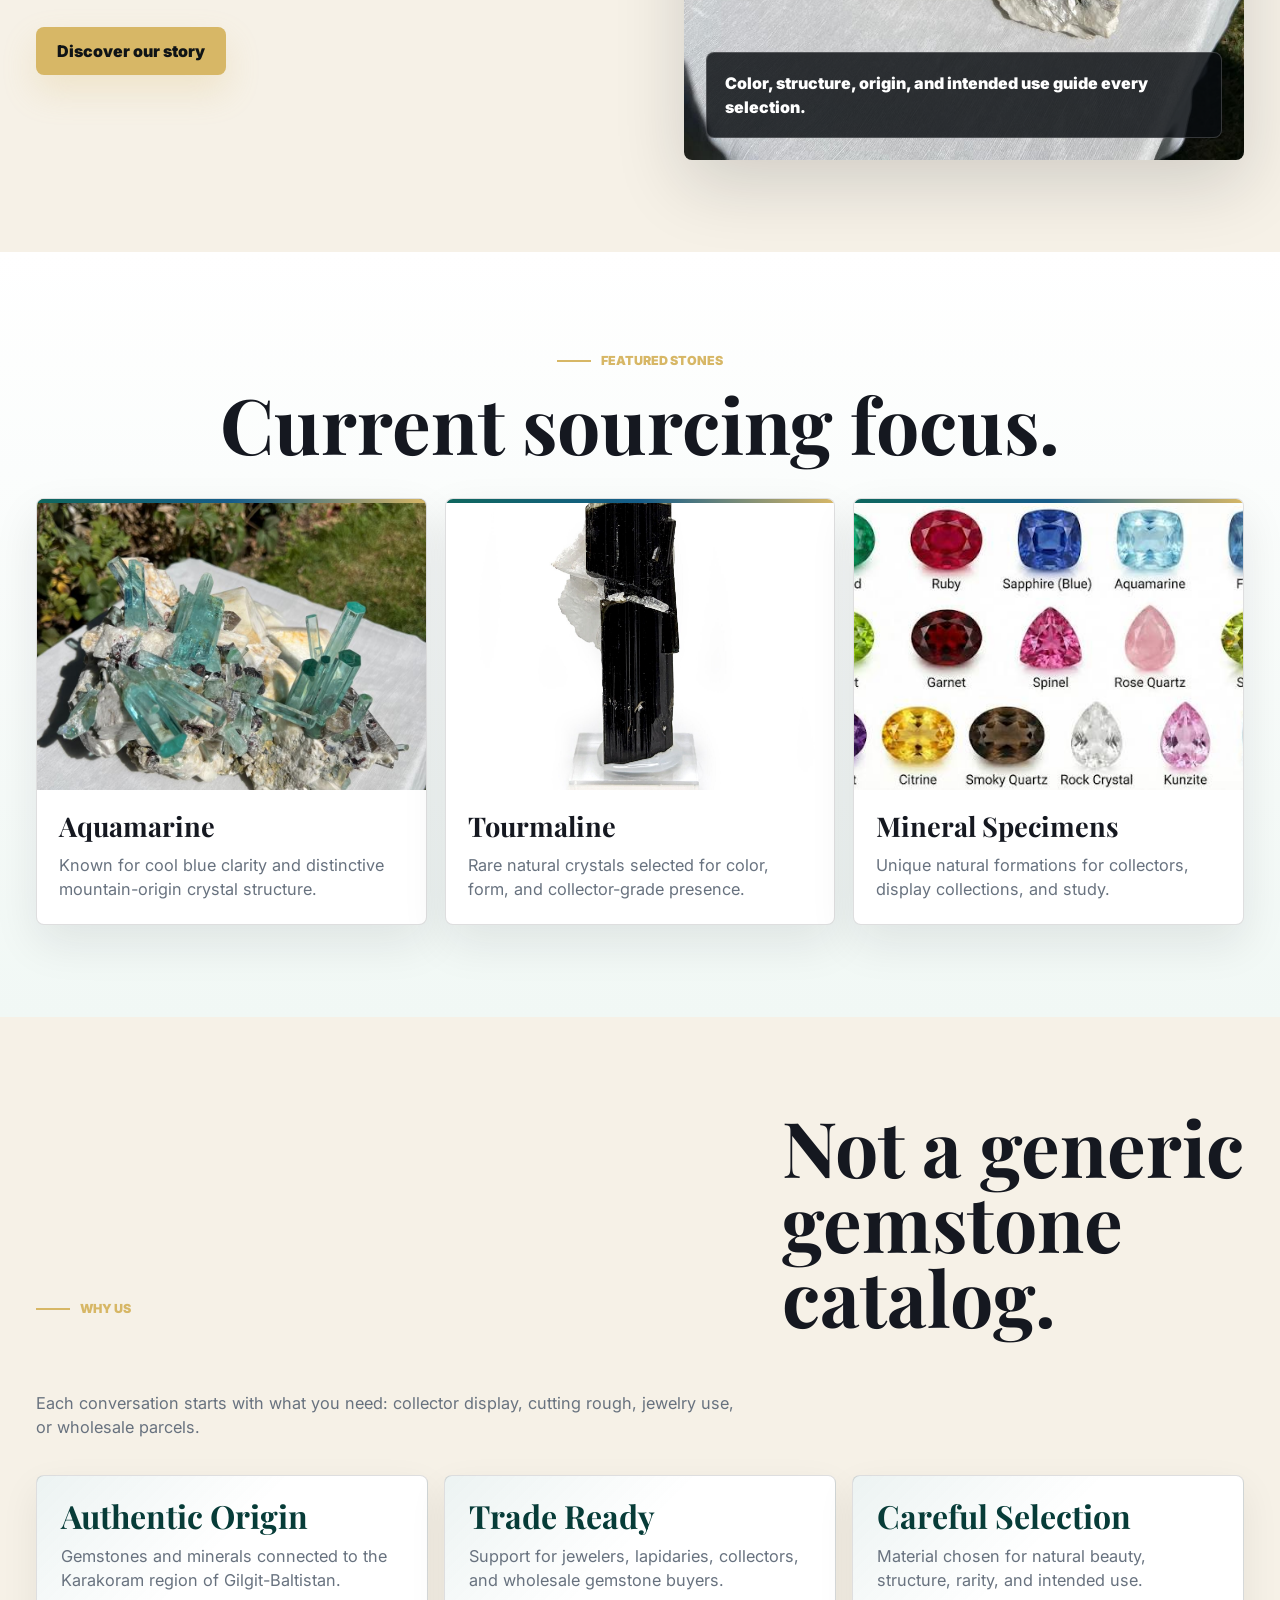
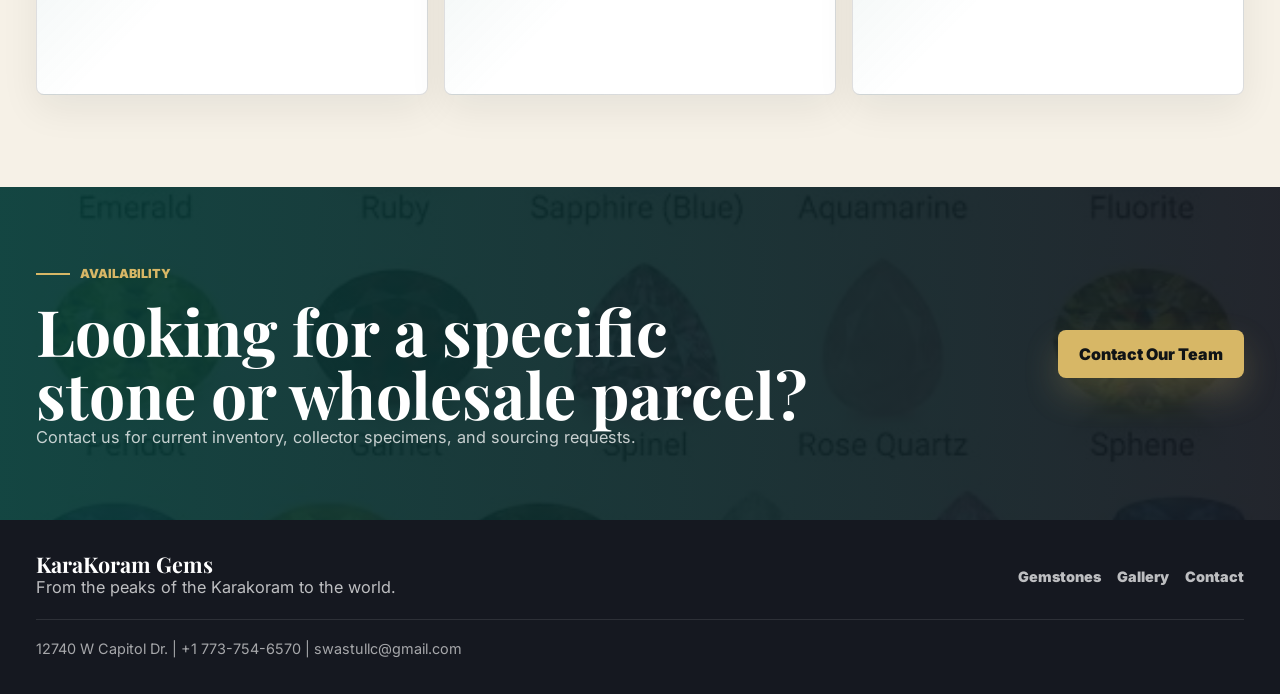
==== commit b09fe060: "contact changes" ====
--- a/index.html
+++ b/index.html
@@ -10,7 +10,7 @@
 <link rel="preconnect" href="https://fonts.googleapis.com">
 <link rel="preconnect" href="https://fonts.gstatic.com" crossorigin>
 <link href="https://fonts.googleapis.com/css2?family=Inter:wght@400;500;600;700;800;900&family=Playfair+Display:wght@600;700;800&display=swap" rel="stylesheet">
-<link rel="icon" href="favicon.svg" type="image/svg+xml">
+<link rel="icon" href="favicon.ico" sizes="any">
 <link rel="stylesheet" href="css/style.css">
 </head>
 
--- a/css/style.css
+++ b/css/style.css
@@ -276,7 +276,7 @@
     background:
         linear-gradient(90deg, rgba(5, 18, 20, .93), rgba(5, 18, 20, .66) 48%, rgba(5, 18, 20, .28)),
         linear-gradient(0deg, rgba(5, 18, 20, .9), rgba(5, 18, 20, .04) 52%),
-        url("../images/hero-moutains.jpg") center / cover;
+        url("../images/gemstone-banner.jpg") center / cover;
     color: var(--paper);
 }
 
@@ -744,6 +744,52 @@
     cursor: pointer;
 }
 
+.contact-form button:disabled {
+    cursor: wait;
+    opacity: .72;
+    transform: none;
+}
+
+.form-status {
+    min-height: 0;
+    margin: 0;
+    padding: 0;
+    border: 0;
+    border-radius: var(--radius);
+    color: var(--ink);
+    font-weight: 800;
+    opacity: 0;
+    transform: translateY(8px);
+    transition: opacity 220ms ease, transform 220ms ease, padding 220ms ease, border-color 220ms ease;
+}
+
+.form-status.is-loading,
+.form-status.is-success,
+.form-status.is-error {
+    min-height: 48px;
+    padding: 14px 16px;
+    border: 1px solid var(--line);
+    opacity: 1;
+    transform: translateY(0);
+}
+
+.form-status.is-loading {
+    background: #f6f1e7;
+    color: var(--muted);
+}
+
+.form-status.is-success {
+    border-color: rgba(15, 103, 94, .28);
+    background: rgba(15, 103, 94, .1);
+    color: var(--deep-emerald);
+}
+
+.form-status.is-error {
+    border-color: rgba(167, 52, 69, .28);
+    background: rgba(167, 52, 69, .1);
+    color: var(--ruby);
+}
+
 footer {
     padding: 34px 0;
     background: var(--ink);
